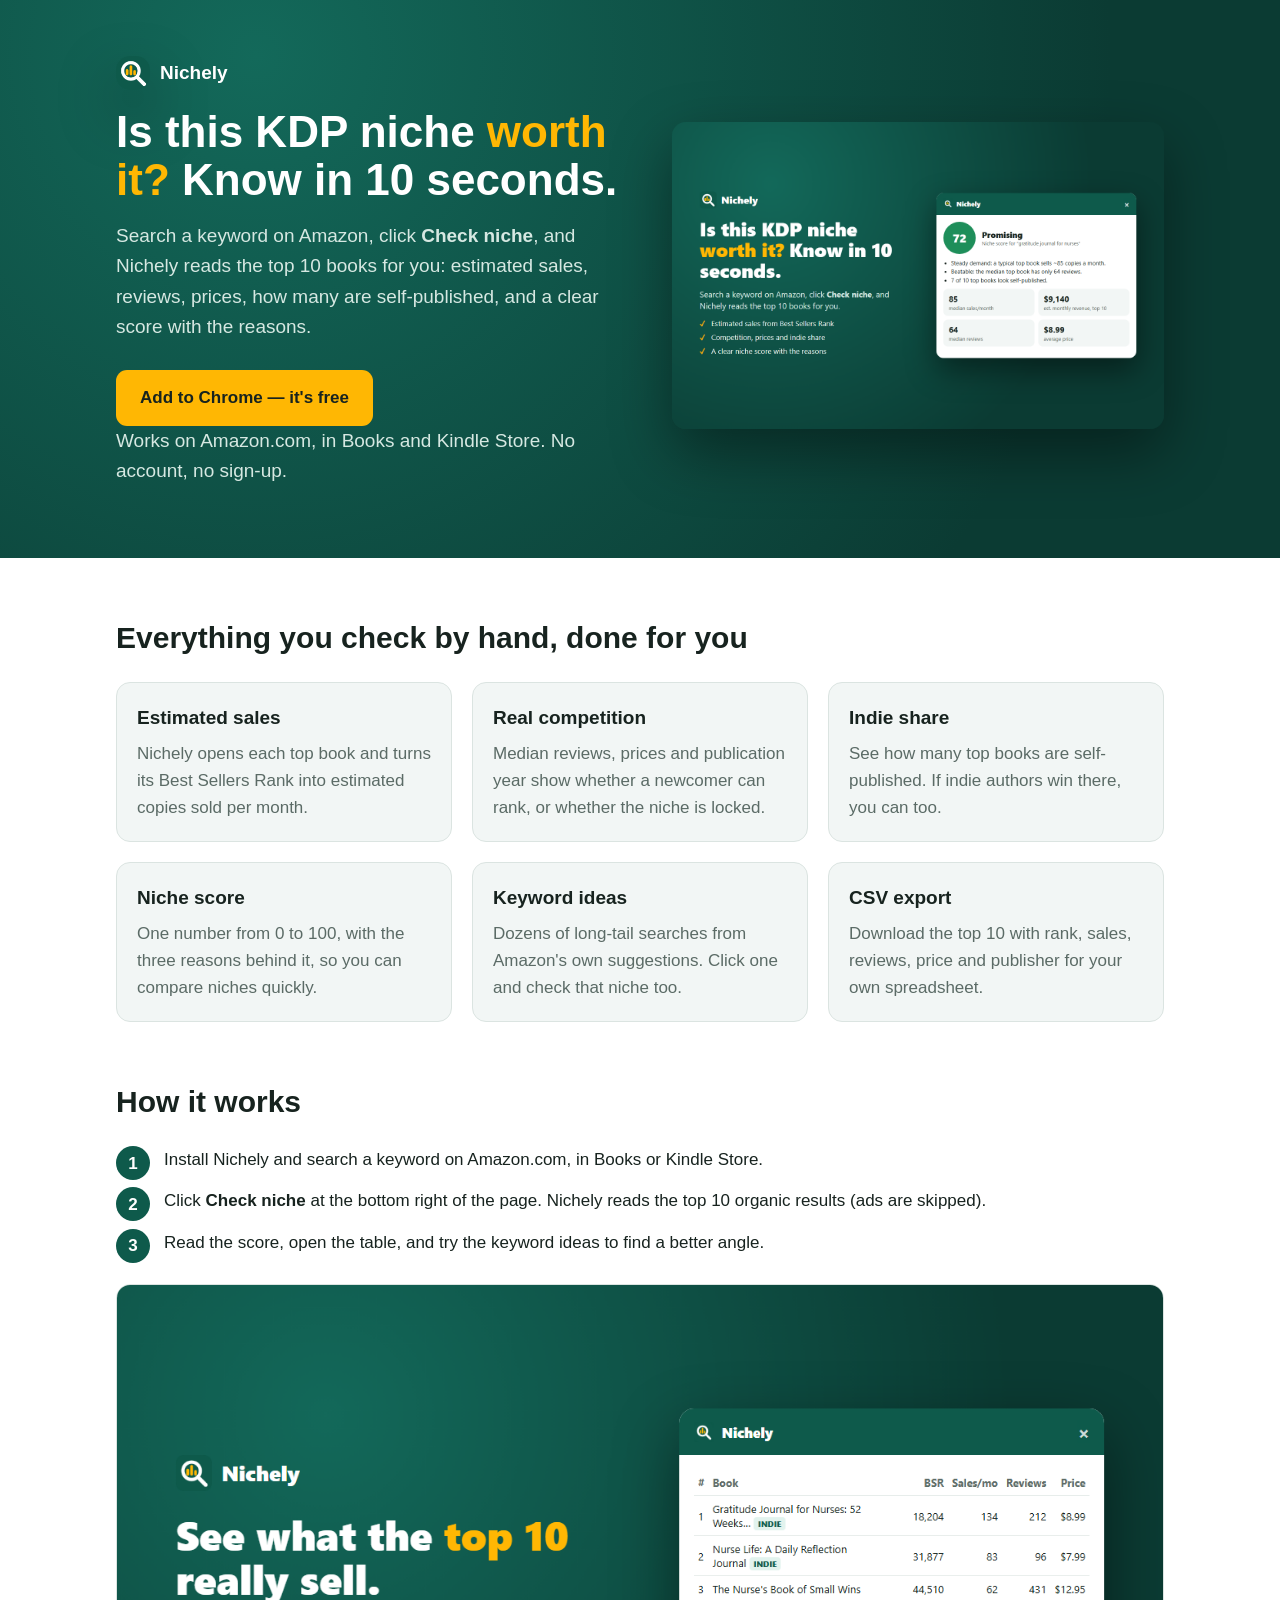
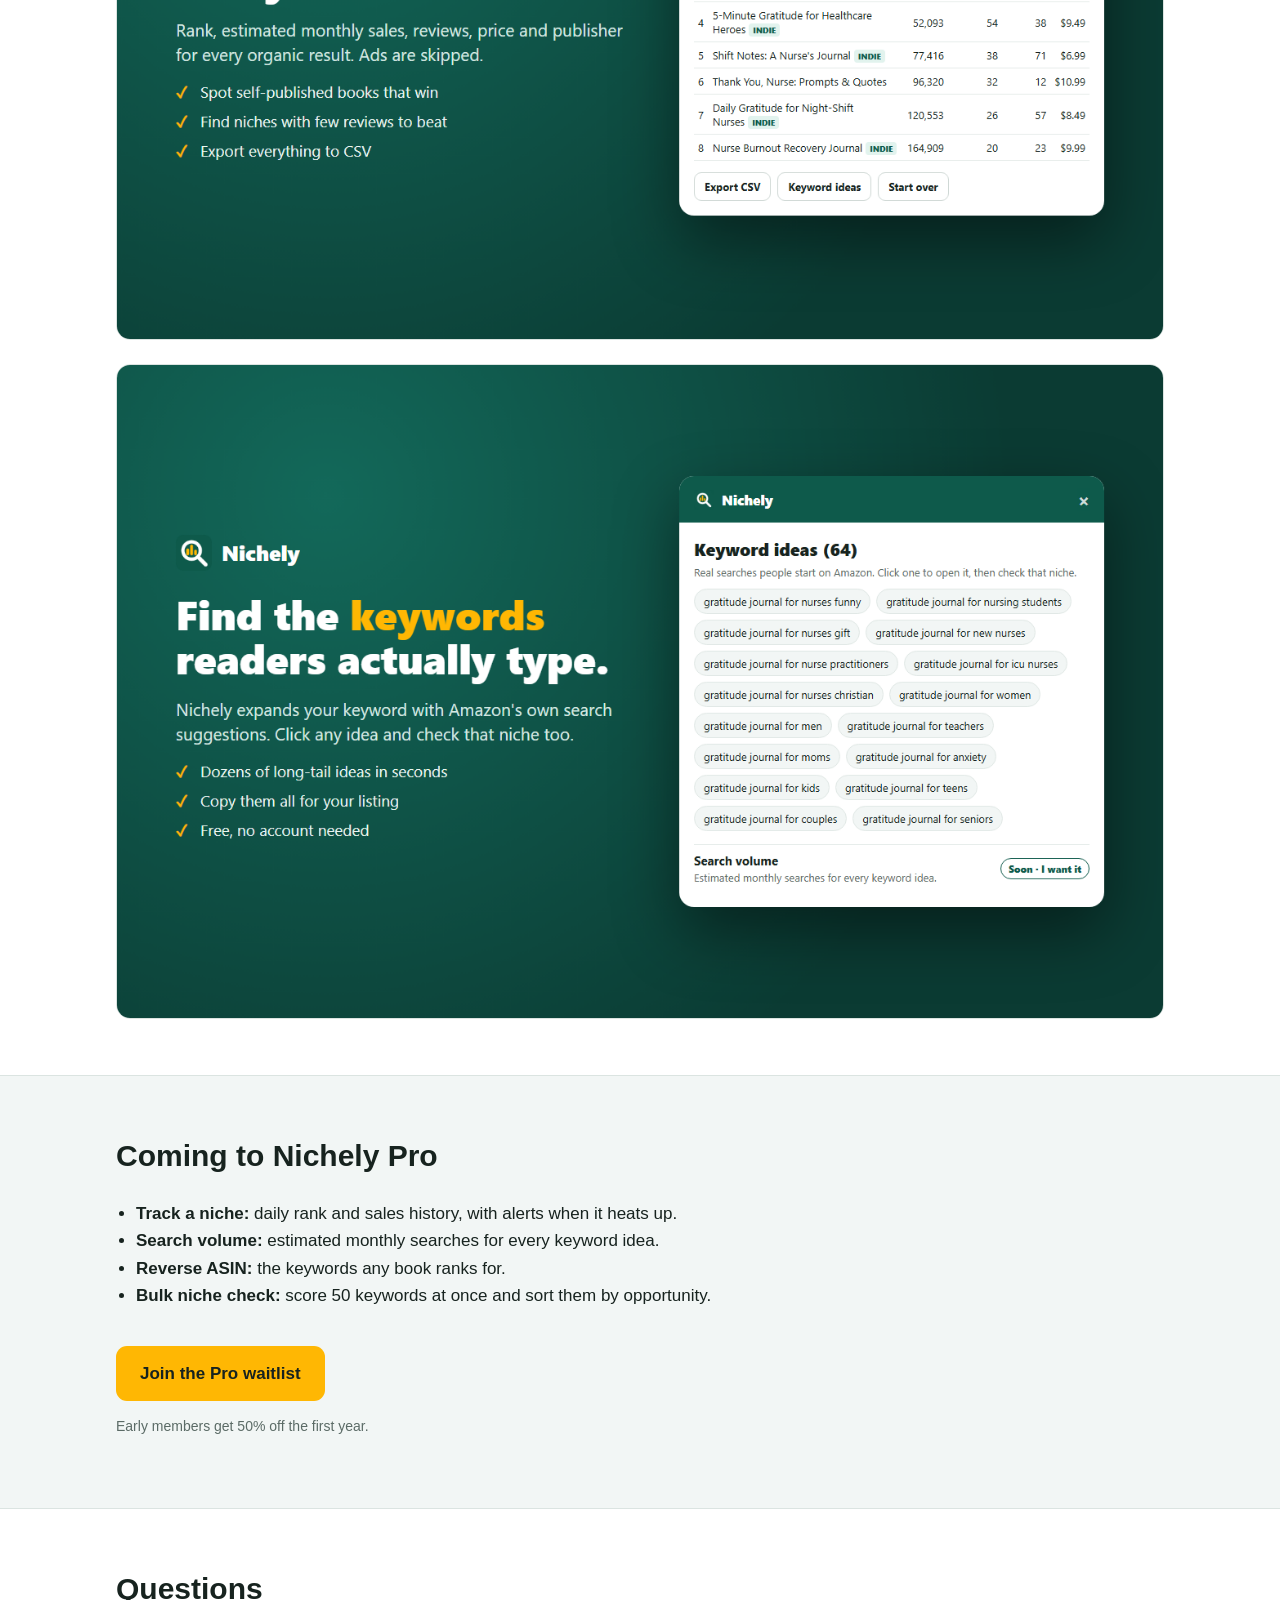
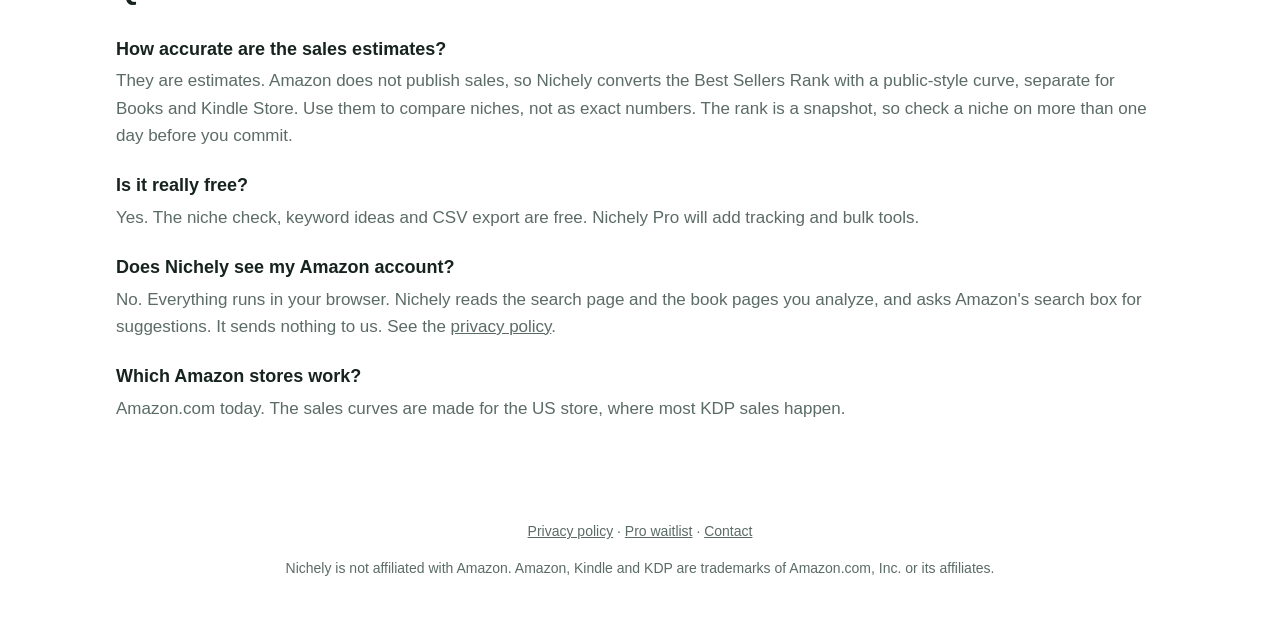
==== index.html @ 48b38f3d "Nichely website: landing, privacy policy and Pro waitlist Co-Authored-By: Claude Opus 5.5 <noreply@a" ====
<!doctype html>
<html lang="en">
  <head>
    <meta charset="utf-8" />
    <meta name="viewport" content="width=device-width, initial-scale=1" />
    <title>Nichely — Free KDP Niche and Keyword Research for Amazon Books</title>
    <meta name="description" content="Free Chrome extension for KDP authors: check any Amazon book niche in one click with estimated sales from BSR, competition, prices, indie share, a niche score and keyword ideas." />
    <link rel="canonical" href="https://tubetools.online/nichely/" />
    <meta property="og:type" content="website" />
    <meta property="og:title" content="Nichely — Is this KDP niche worth it? Know in 10 seconds" />
    <meta property="og:description" content="Estimated sales of the top 10 books, competition, indie share and keyword ideas, right on Amazon. Free Chrome extension." />
    <meta property="og:url" content="https://tubetools.online/nichely/" />
    <meta property="og:image" content="https://tubetools.online/nichely/img/shot-1.png" />
    <meta name="twitter:card" content="summary_large_image" />
    <link rel="icon" href="icon128.png" />
    <link rel="stylesheet" href="style.css" />
    <script>window.dataLayer=window.dataLayer||[];function gtag(){dataLayer.push(arguments);}gtag('consent','default',{ad_storage:'denied',ad_user_data:'denied',ad_personalization:'denied',analytics_storage:'denied',region:["AT","BE","BG","HR","CY","CZ","DK","EE","FI","FR","DE","GR","HU","IE","IT","LV","LT","LU","MT","NL","PL","PT","RO","SK","SI","ES","SE","IS","LI","NO","GB","CH"],wait_for_update:500});gtag('consent','default',{ad_storage:'granted',ad_user_data:'granted',ad_personalization:'granted',analytics_storage:'granted'});gtag('js',new Date());gtag('config','G-MKM07L3RLR');addEventListener('load',function(){setTimeout(function(){var s=document.createElement('script');s.async=true;s.src='https://www.googletagmanager.com/gtag/js?id=G-MKM07L3RLR';document.head.appendChild(s);},1200);});</script>
  </head>
  <body>
    <section class="hero">
      <div class="inner">
        <div>
          <a href="./" class="logo"><img src="icon128.png" alt="" width="34" height="34" />Nichely</a>
          <h1>Is this KDP niche <em>worth it?</em> Know in 10 seconds.</h1>
          <p>Search a keyword on Amazon, click <strong>Check niche</strong>, and Nichely reads the top 10 books for you:
            estimated sales, reviews, prices, how many are self-published, and a clear score with the reasons.</p>
          <a class="btn" id="store" href="https://chromewebstore.google.com/search/nichely" rel="noopener">Add to Chrome — it's free</a>
          <p class="note">Works on Amazon.com, in Books and Kindle Store. No account, no sign-up.</p>
        </div>
        <img src="img/shot-1.png" alt="Nichely panel showing a niche score of 72, estimated sales and median reviews" width="1280" height="800" />
      </div>
    </section>

    <section class="section">
      <div class="inner">
        <h2>Everything you check by hand, done for you</h2>
        <div class="grid">
          <div class="card"><h3>Estimated sales</h3><p>Nichely opens each top book and turns its Best Sellers Rank into estimated copies sold per month.</p></div>
          <div class="card"><h3>Real competition</h3><p>Median reviews, prices and publication year show whether a newcomer can rank, or whether the niche is locked.</p></div>
          <div class="card"><h3>Indie share</h3><p>See how many top books are self-published. If indie authors win there, you can too.</p></div>
          <div class="card"><h3>Niche score</h3><p>One number from 0 to 100, with the three reasons behind it, so you can compare niches quickly.</p></div>
          <div class="card"><h3>Keyword ideas</h3><p>Dozens of long-tail searches from Amazon's own suggestions. Click one and check that niche too.</p></div>
          <div class="card"><h3>CSV export</h3><p>Download the top 10 with rank, sales, reviews, price and publisher for your own spreadsheet.</p></div>
        </div>
      </div>
    </section>

    <section class="section" style="padding-top:0">
      <div class="inner">
        <h2>How it works</h2>
        <ol class="steps">
          <li>Install Nichely and search a keyword on Amazon.com, in Books or Kindle Store.</li>
          <li>Click <strong>Check niche</strong> at the bottom right of the page. Nichely reads the top 10 organic results (ads are skipped).</li>
          <li>Read the score, open the table, and try the keyword ideas to find a better angle.</li>
        </ol>
        <div class="shots" style="margin-top:28px">
          <img src="img/shot-2.png" alt="Table of the top 10 books with rank, estimated monthly sales, reviews and price" width="1280" height="800" loading="lazy" />
          <img src="img/shot-3.png" alt="Keyword ideas from Amazon search suggestions" width="1280" height="800" loading="lazy" />
        </div>
      </div>
    </section>

    <section class="section pro">
      <div class="inner">
        <h2>Coming to Nichely Pro</h2>
        <ul>
          <li><strong>Track a niche:</strong> daily rank and sales history, with alerts when it heats up.</li>
          <li><strong>Search volume:</strong> estimated monthly searches for every keyword idea.</li>
          <li><strong>Reverse ASIN:</strong> the keywords any book ranks for.</li>
          <li><strong>Bulk niche check:</strong> score 50 keywords at once and sort them by opportunity.</li>
        </ul>
        <a class="btn" href="pro/?from=web">Join the Pro waitlist</a>
        <p class="muted small">Early members get 50% off the first year.</p>
      </div>
    </section>

    <section class="section faq">
      <div class="inner">
        <h2>Questions</h2>
        <h3>How accurate are the sales estimates?</h3>
        <p>They are estimates. Amazon does not publish sales, so Nichely converts the Best Sellers Rank with a public-style
          curve, separate for Books and Kindle Store. Use them to compare niches, not as exact numbers. The rank is a
          snapshot, so check a niche on more than one day before you commit.</p>
        <h3>Is it really free?</h3>
        <p>Yes. The niche check, keyword ideas and CSV export are free. Nichely Pro will add tracking and bulk tools.</p>
        <h3>Does Nichely see my Amazon account?</h3>
        <p>No. Everything runs in your browser. Nichely reads the search page and the book pages you analyze, and asks
          Amazon's search box for suggestions. It sends nothing to us. See the <a href="privacy.html">privacy policy</a>.</p>
        <h3>Which Amazon stores work?</h3>
        <p>Amazon.com today. The sales curves are made for the US store, where most KDP sales happen.</p>
      </div>
    </section>

    <footer>
      <p><a href="privacy.html">Privacy policy</a> · <a href="pro/?from=web">Pro waitlist</a> · <a href="mailto:leafpost.dev@gmail.com">Contact</a></p>
      <p>Nichely is not affiliated with Amazon. Amazon, Kindle and KDP are trademarks of Amazon.com, Inc. or its affiliates.</p>
    </footer>
  </body>
</html>
---- style.css ----
:root { --green: #0e5a4b; --deep: #0b3b33; --amber: #ffb703; --text: #17231f; --muted: #5b6b66; --bg: #ffffff; --surface: #f2f6f5; --border: #dbe4e1; }
@media (prefers-color-scheme: dark) {
  :root:not([data-theme="light"]) { --text: #e7efec; --muted: #9db0aa; --bg: #0f1715; --surface: #18231f; --border: #2a3934; }
}
:root[data-theme="dark"] { --text: #e7efec; --muted: #9db0aa; --bg: #0f1715; --surface: #18231f; --border: #2a3934; }
* { box-sizing: border-box; }
body { margin: 0; font: 17px/1.6 "Segoe UI", -apple-system, Roboto, Helvetica, Arial, sans-serif; color: var(--text); background: var(--bg); }
a { color: inherit; }
img { max-width: 100%; height: auto; }
.inner { max-width: 1080px; margin: 0 auto; padding: 0 16px; }
.top { padding: 14px 16px; border-bottom: 1px solid var(--border); }
.logo { display: inline-flex; align-items: center; gap: 10px; font-weight: 800; text-decoration: none; font-size: 19px; }
.hero { background: radial-gradient(circle at 20% 10%, #13695a, var(--deep) 75%); color: #fff; padding: 56px 0 64px; }
.hero .inner { display: grid; grid-template-columns: 1.05fr 1fr; gap: 40px; align-items: center; }
.hero .logo { margin-bottom: 18px; }
.hero h1 { font-size: 44px; line-height: 1.1; margin: 0 0 16px; }
.hero h1 em { font-style: normal; color: var(--amber); }
.hero p { color: #d6e8e2; font-size: 19px; margin: 0 0 8px; }
.hero img { border-radius: 14px; box-shadow: 0 24px 60px rgba(0,0,0,.4); }
.btn { display: inline-block; margin-top: 20px; padding: 14px 24px; border-radius: 11px; background: var(--amber); color: #17231f; font-weight: 800; text-decoration: none; }
.btn:hover { filter: brightness(.95); }
.note { font-size: 14px; color: #bcd6ce; margin-top: 10px; }
.section { padding: 56px 0; }
.section h2 { font-size: 30px; margin: 0 0 20px; }
.grid { display: grid; grid-template-columns: repeat(3, 1fr); gap: 20px; }
.card { background: var(--surface); border: 1px solid var(--border); border-radius: 14px; padding: 20px; }
.card h3 { margin: 0 0 6px; font-size: 19px; }
.card p { margin: 0; color: var(--muted); }
.steps { counter-reset: s; list-style: none; padding: 0; display: grid; gap: 14px; }
.steps li { counter-increment: s; position: relative; padding-left: 48px; }
.steps li::before { content: counter(s); position: absolute; left: 0; top: 0; width: 34px; height: 34px; border-radius: 50%; background: var(--green); color: #fff; display: grid; place-items: center; font-weight: 800; }
.shots { display: grid; gap: 24px; }
.shots img { border-radius: 14px; border: 1px solid var(--border); }
.pro { background: var(--surface); border-top: 1px solid var(--border); border-bottom: 1px solid var(--border); }
.pro ul { padding-left: 20px; }
.faq h3 { font-size: 18px; margin: 22px 0 4px; }
.faq p { margin: 0; color: var(--muted); }
footer { padding: 28px 16px 40px; text-align: center; color: var(--muted); font-size: 14px; }
.doc { max-width: 760px; margin: 0 auto; padding: 32px 16px 64px; }
.doc h1 { font-size: 32px; margin: 0 0 4px; }
.doc h2 { font-size: 21px; margin-top: 30px; }
.muted { color: var(--muted); }
.small { font-size: 14px; }
.waitlist fieldset { border: 1px solid var(--border); border-radius: 14px; padding: 16px; margin: 0 0 16px; }
.waitlist legend { font-weight: 800; padding: 0 6px; }
.feature { display: flex; gap: 12px; padding: 10px 4px; border-bottom: 1px solid var(--border); cursor: pointer; }
.feature:last-child { border-bottom: 0; }
.feature input { margin-top: 6px; width: 18px; height: 18px; flex: none; }
.feature em { font-style: normal; font-size: 12px; font-weight: 800; color: var(--green); border: 1px solid var(--green); border-radius: 999px; padding: 0 8px; margin-left: 4px; }
.field { display: block; margin: 0 0 14px; }
.field span { display: block; font-weight: 700; margin-bottom: 6px; }
.field input, .field textarea { width: 100%; padding: 11px 12px; border: 1px solid var(--border); border-radius: 10px; font: inherit; background: var(--bg); color: var(--text); }
.consent { display: flex; gap: 10px; font-size: 15px; margin: 4px 0 8px; }
.consent input { margin-top: 5px; flex: none; }
.form-msg { color: #b3261e; font-weight: 700; }
.thanks { background: var(--surface); border-left: 4px solid var(--green); padding: 16px 18px; border-radius: 8px; }
@media (max-width: 820px) {
  .hero .inner { grid-template-columns: 1fr; }
  .hero h1 { font-size: 34px; }
  .grid { grid-template-columns: 1fr; }
}
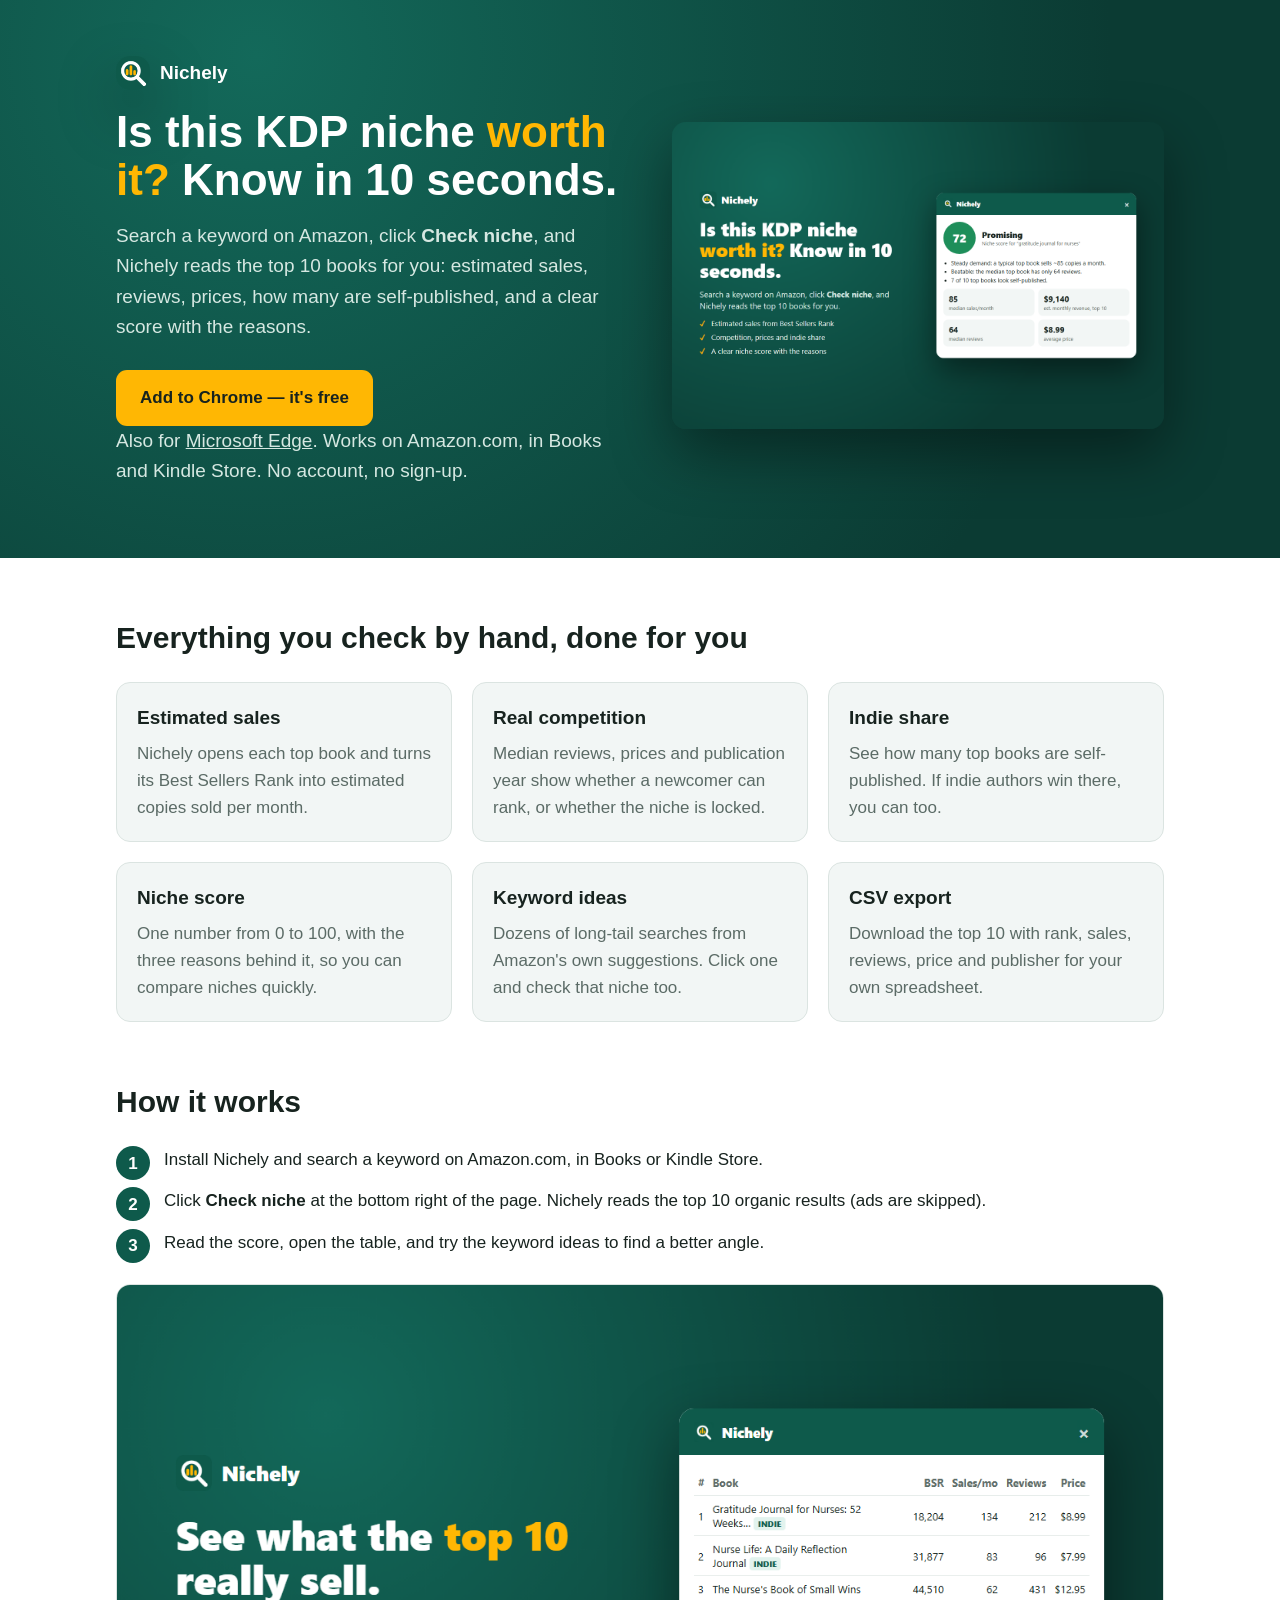
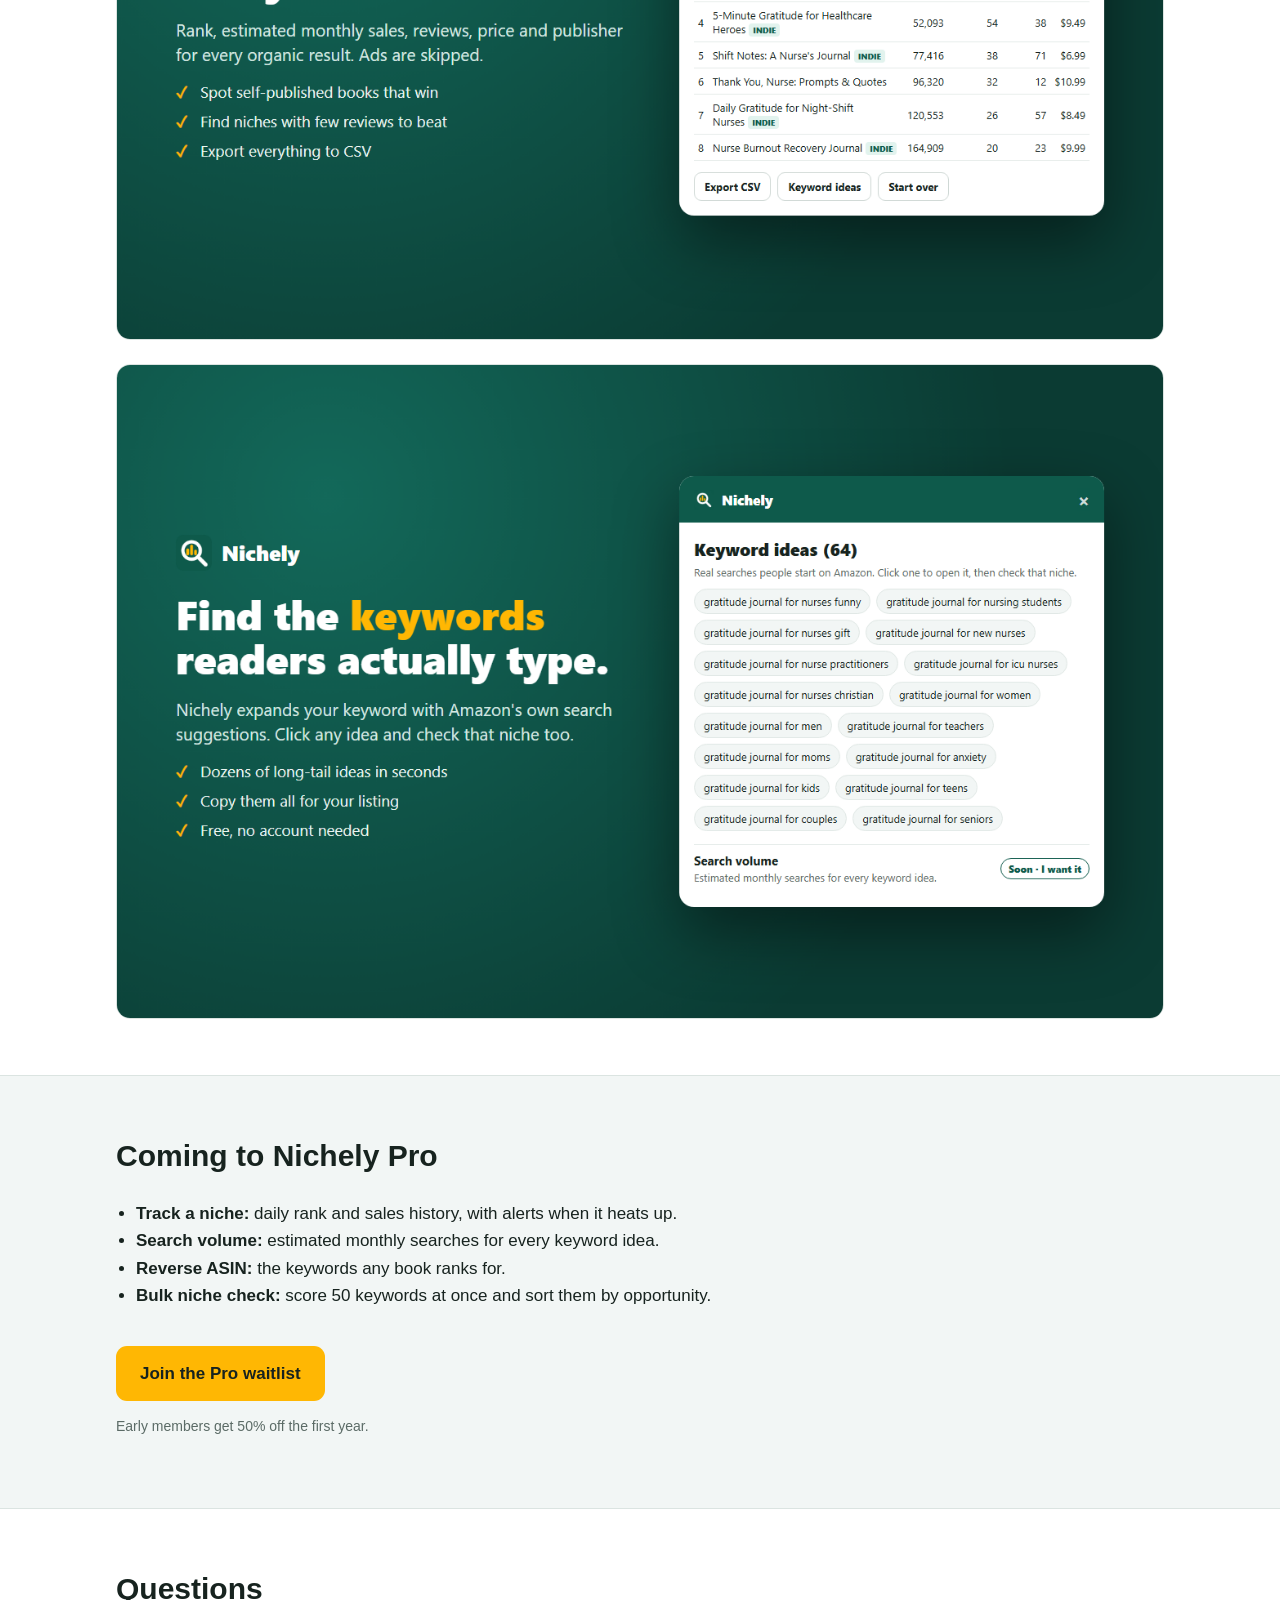
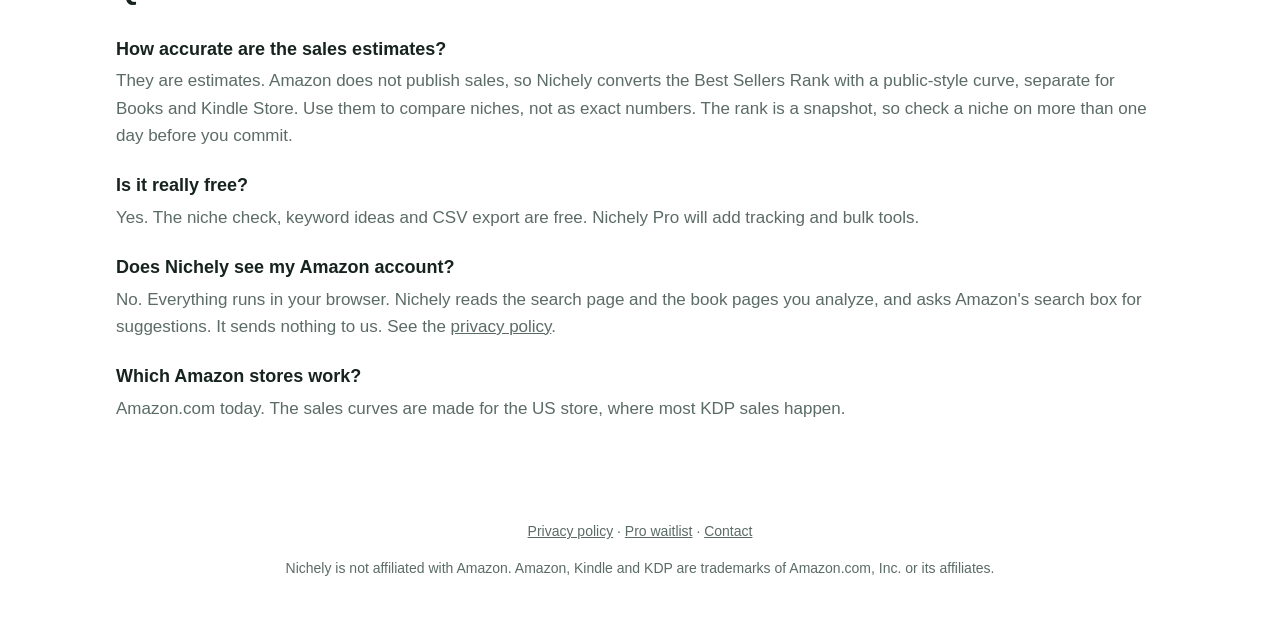
==== commit 3ed0fb75: "Link the Edge Add-ons listing Co-Authored-By: Claude Opus 5.5 <noreply@anthropic.com>" ====
--- a/index.html
+++ b/index.html
@@ -24,8 +24,8 @@
           <h1>Is this KDP niche <em>worth it?</em> Know in 10 seconds.</h1>
           <p>Search a keyword on Amazon, click <strong>Check niche</strong>, and Nichely reads the top 10 books for you:
             estimated sales, reviews, prices, how many are self-published, and a clear score with the reasons.</p>
-          <a class="btn" id="store" href="https://chromewebstore.google.com/search/nichely" rel="noopener">Add to Chrome — it's free</a>
-          <p class="note">Works on Amazon.com, in Books and Kindle Store. No account, no sign-up.</p>
+          <a class="btn" id="store" href="https://chromewebstore.google.com/detail/nmldckeaoldbfkfnenpbclfnhpfdpnnp" rel="noopener">Add to Chrome — it's free</a>
+          <p class="note">Also for <a href="https://microsoftedge.microsoft.com/addons/detail/bonibheegdndobbocninmpcepdjngnfj" rel="noopener">Microsoft Edge</a>. Works on Amazon.com, in Books and Kindle Store. No account, no sign-up.</p>
         </div>
         <img src="img/shot-1.png" alt="Nichely panel showing a niche score of 72, estimated sales and median reviews" width="1280" height="800" />
       </div>
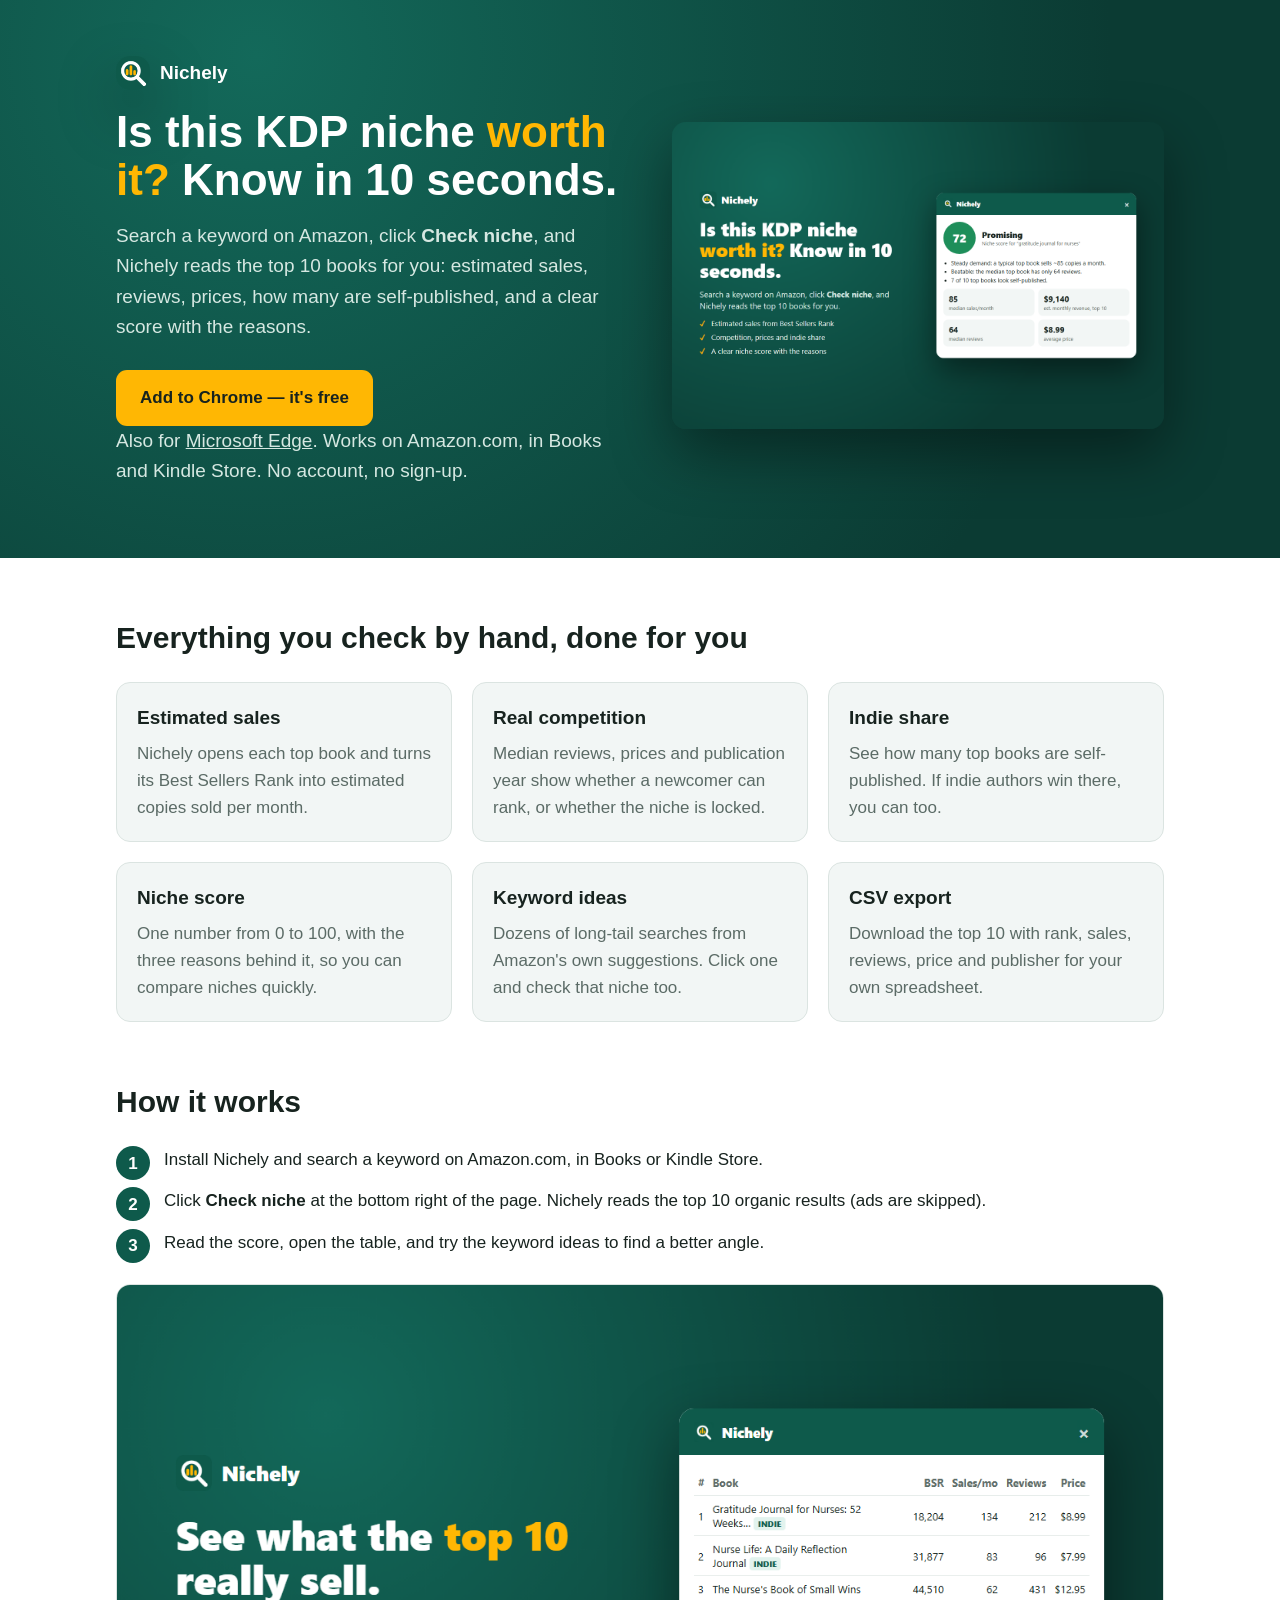
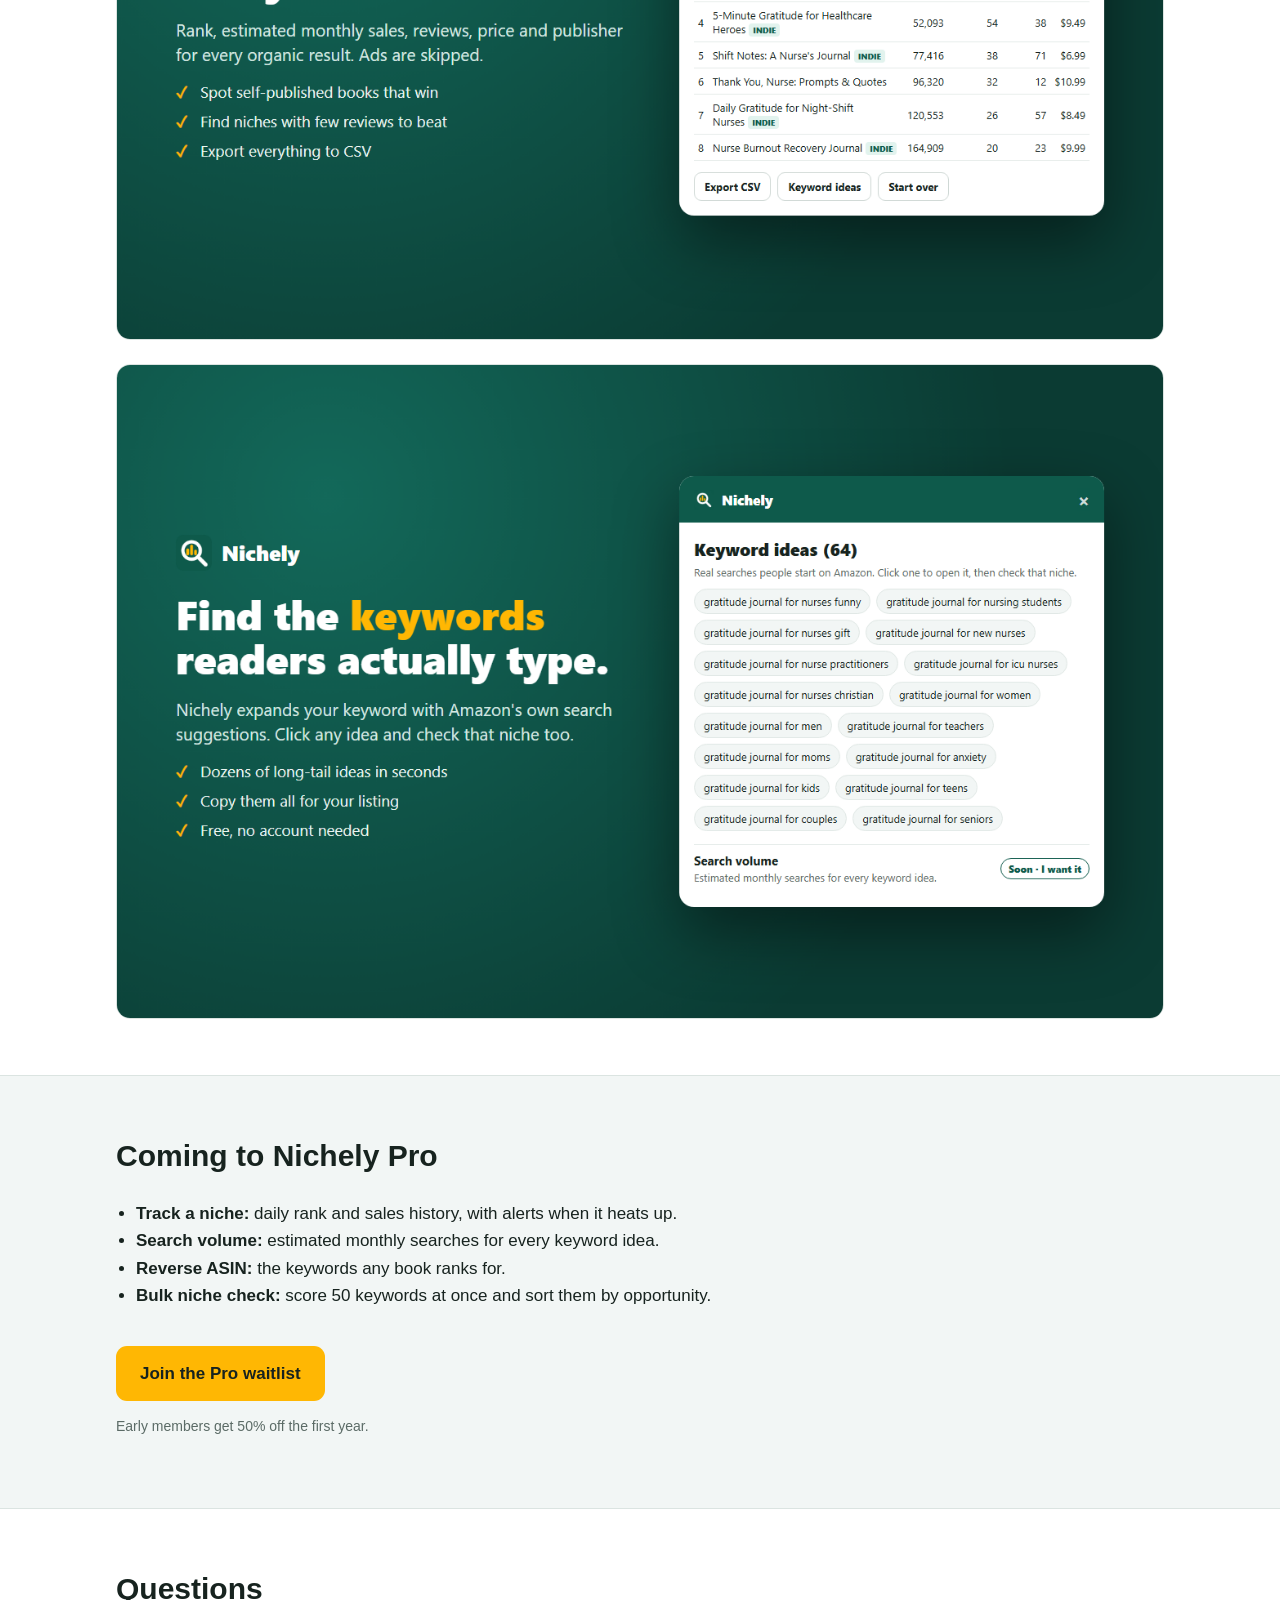
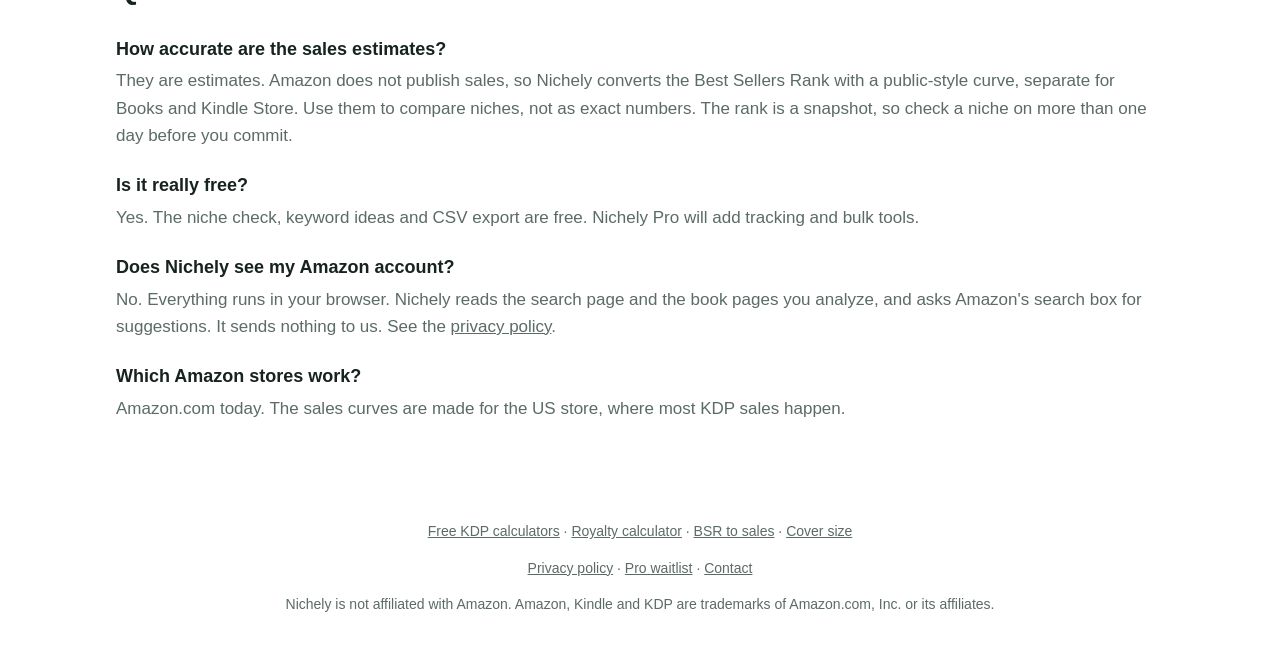
==== commit 73024062: "Add free KDP calculators: royalties, BSR to sales, cover size Co-Authored-By: Claude Opus 5.5 <norep" ====
--- a/index.html
+++ b/index.html
@@ -92,6 +92,7 @@
     </section>
 
     <footer>
+      <p><a href="tools/">Free KDP calculators</a> · <a href="kdp-royalty-calculator/">Royalty calculator</a> · <a href="bsr-calculator/">BSR to sales</a> · <a href="kdp-cover-size-calculator/">Cover size</a></p>
       <p><a href="privacy.html">Privacy policy</a> · <a href="pro/?from=web">Pro waitlist</a> · <a href="mailto:leafpost.dev@gmail.com">Contact</a></p>
       <p>Nichely is not affiliated with Amazon. Amazon, Kindle and KDP are trademarks of Amazon.com, Inc. or its affiliates.</p>
     </footer>
--- a/style.css
+++ b/style.css
@@ -59,3 +59,22 @@
   .hero h1 { font-size: 34px; }
   .grid { grid-template-columns: 1fr; }
 }
+.calc { background: var(--surface); border: 1px solid var(--border); border-radius: 16px; padding: 20px; margin: 20px 0 28px; }
+.calc .inputs { display: grid; grid-template-columns: repeat(auto-fit, minmax(180px, 1fr)); gap: 14px; }
+.calc label { display: block; font-weight: 700; font-size: 15px; }
+.calc input, .calc select { width: 100%; margin-top: 6px; padding: 10px 12px; border: 1px solid var(--border); border-radius: 10px; font: inherit; background: var(--bg); color: var(--text); }
+.results { display: grid; grid-template-columns: repeat(auto-fit, minmax(170px, 1fr)); gap: 12px; margin-top: 18px; }
+.result { background: var(--bg); border: 1px solid var(--border); border-radius: 12px; padding: 12px 14px; }
+.result b { display: block; font-size: 24px; color: var(--green); }
+:root[data-theme="dark"] .result b { color: var(--amber); }
+@media (prefers-color-scheme: dark) { :root:not([data-theme="light"]) .result b { color: var(--amber); } }
+.result span { font-size: 14px; color: var(--muted); }
+.cta { background: var(--deep); color: #fff; border-radius: 16px; padding: 20px 22px; margin: 28px 0; }
+.cta p { color: #d6e8e2; margin: 6px 0 0; }
+.cta .btn { margin-top: 14px; }
+.tools-list { display: grid; gap: 14px; padding: 0; list-style: none; }
+.tools-list a { display: block; text-decoration: none; background: var(--surface); border: 1px solid var(--border); border-radius: 14px; padding: 16px 18px; }
+.tools-list strong { display: block; font-size: 18px; }
+.tools-list span { color: var(--muted); }
+table.ref { border-collapse: collapse; width: 100%; font-size: 15px; }
+table.ref th, table.ref td { border-bottom: 1px solid var(--border); padding: 8px 6px; text-align: left; }
